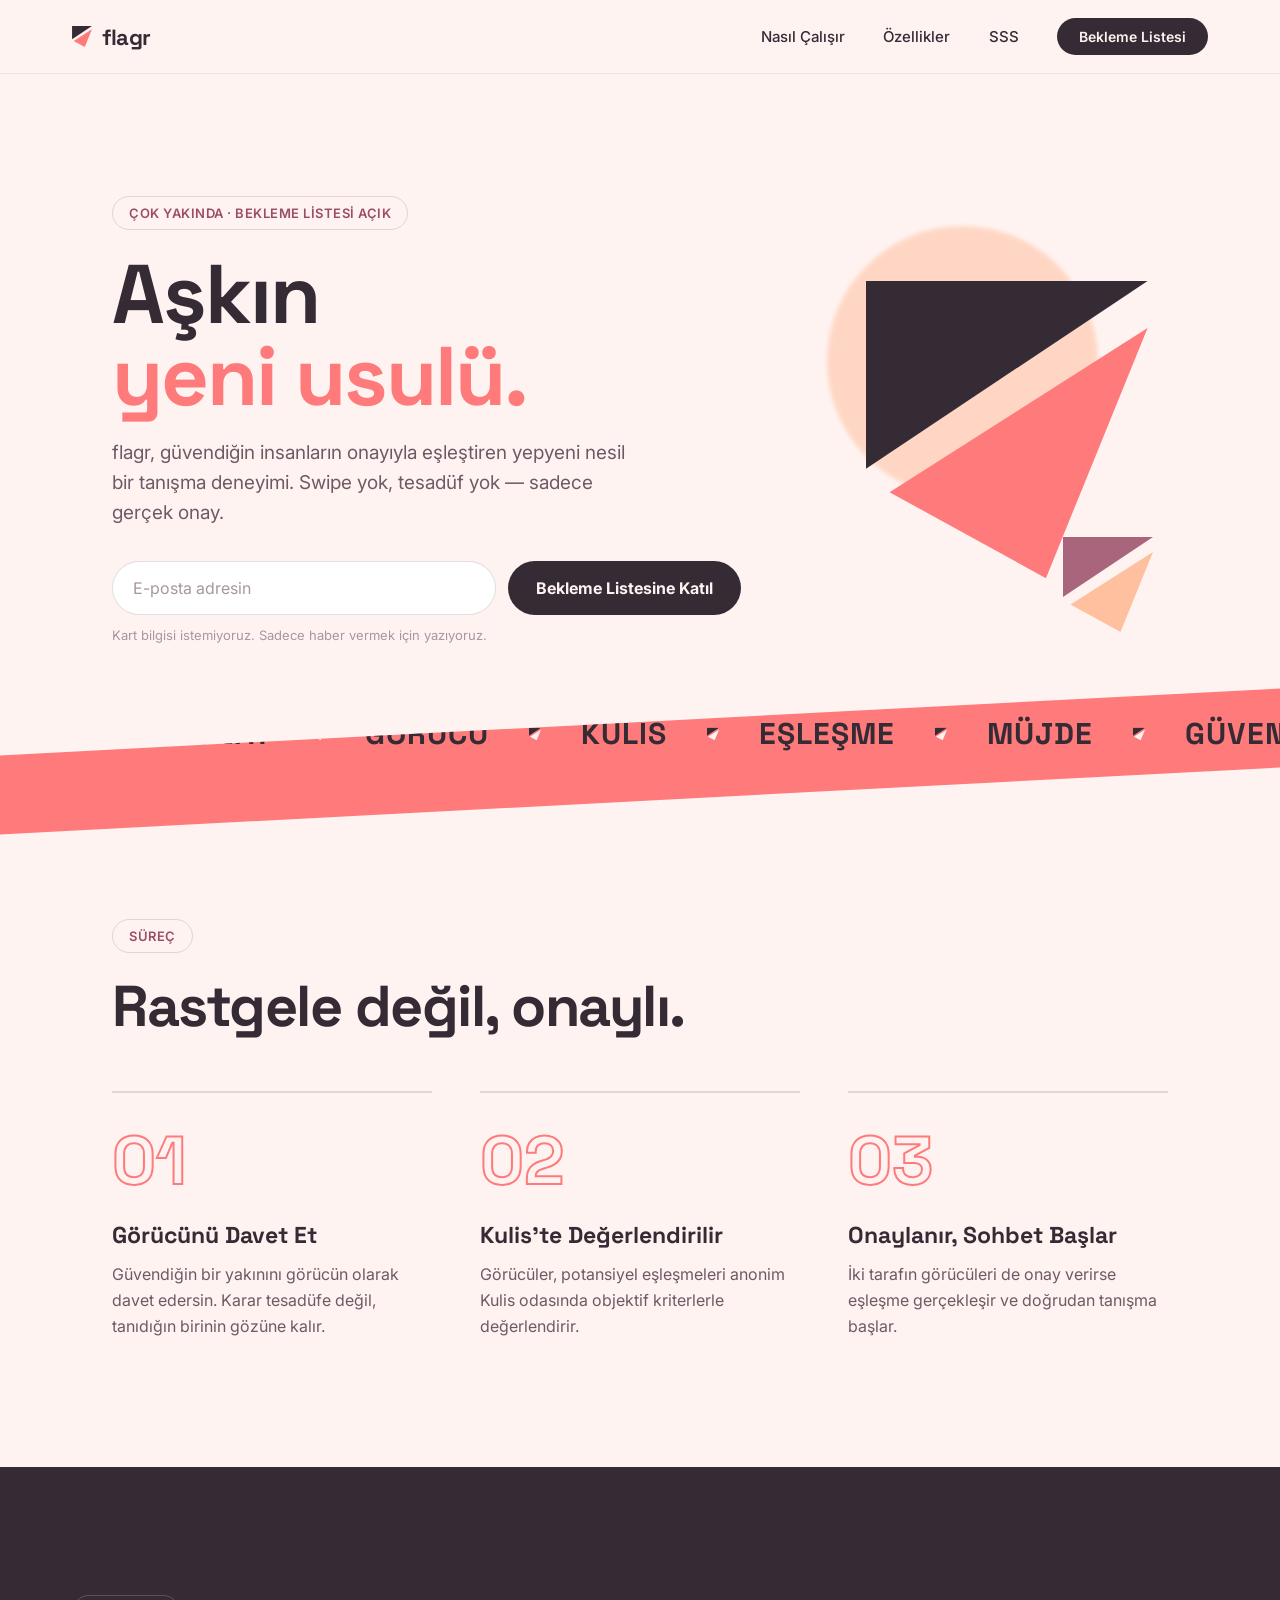
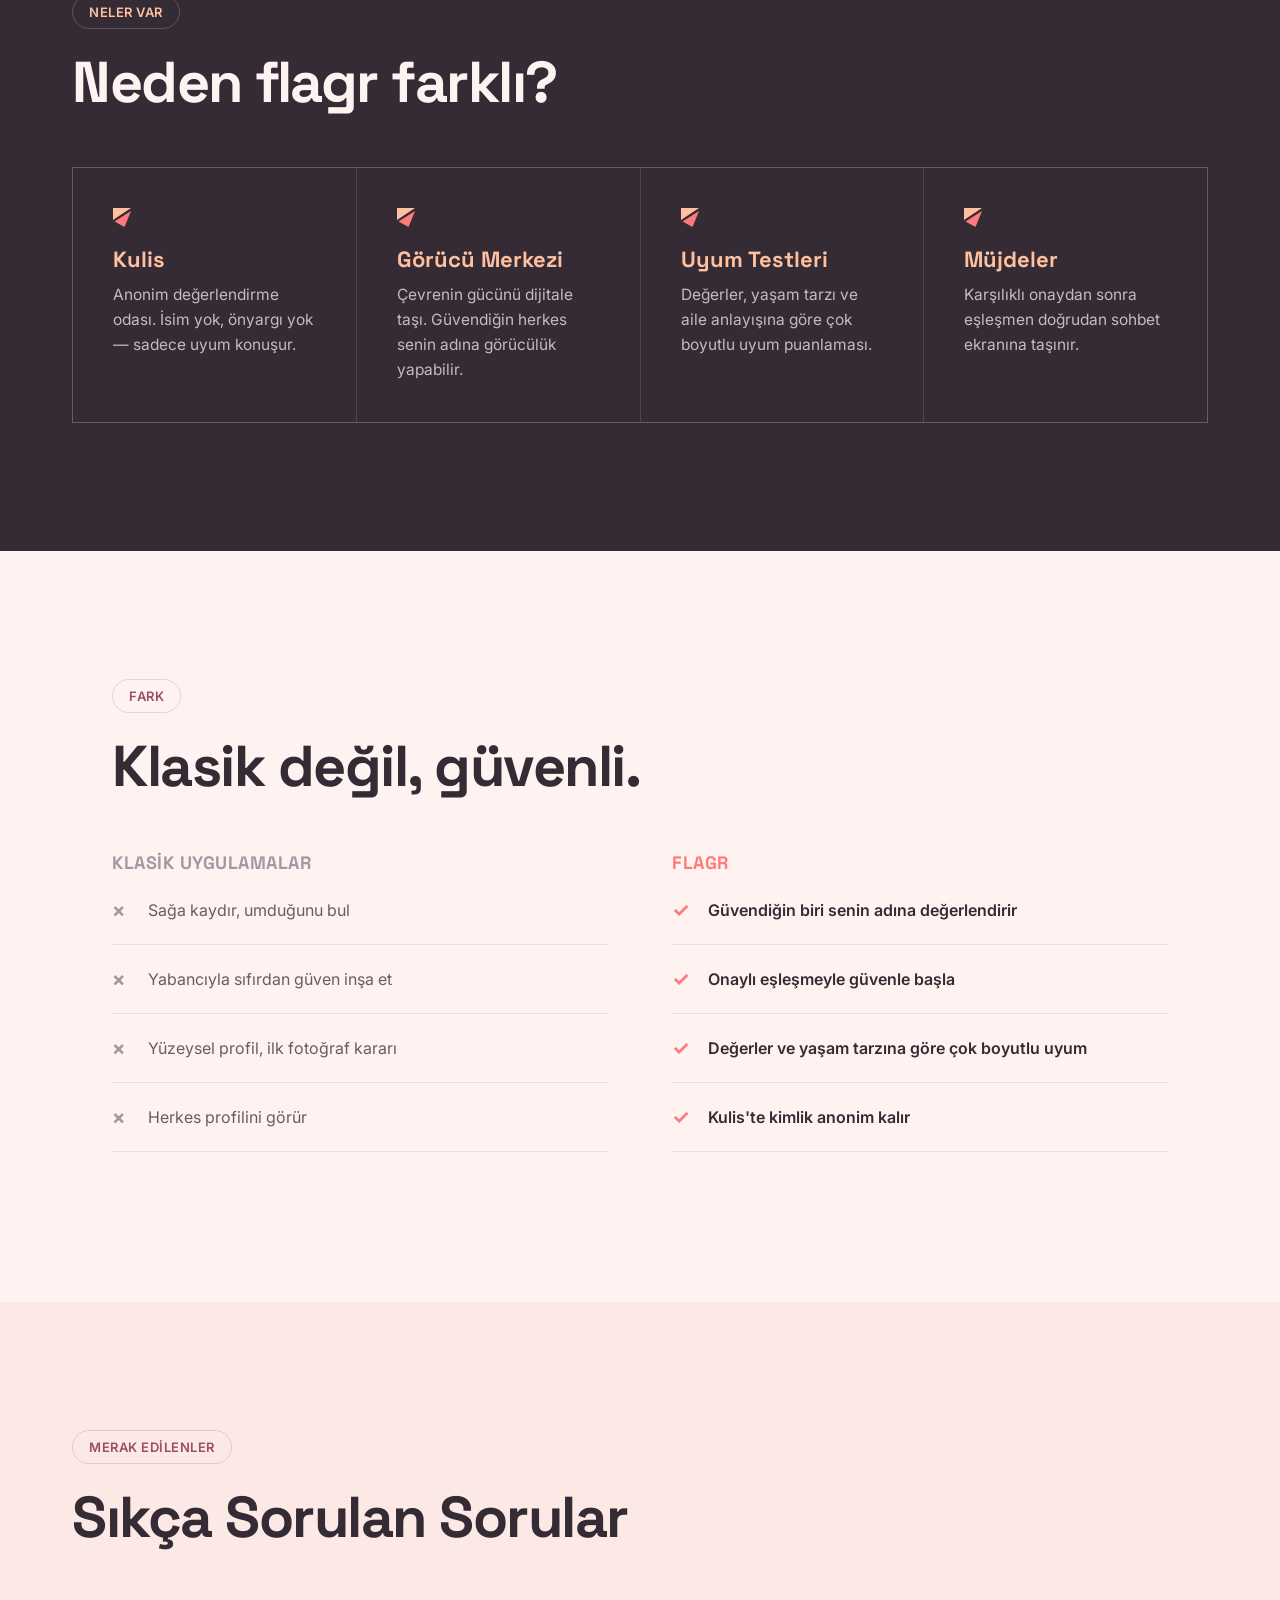
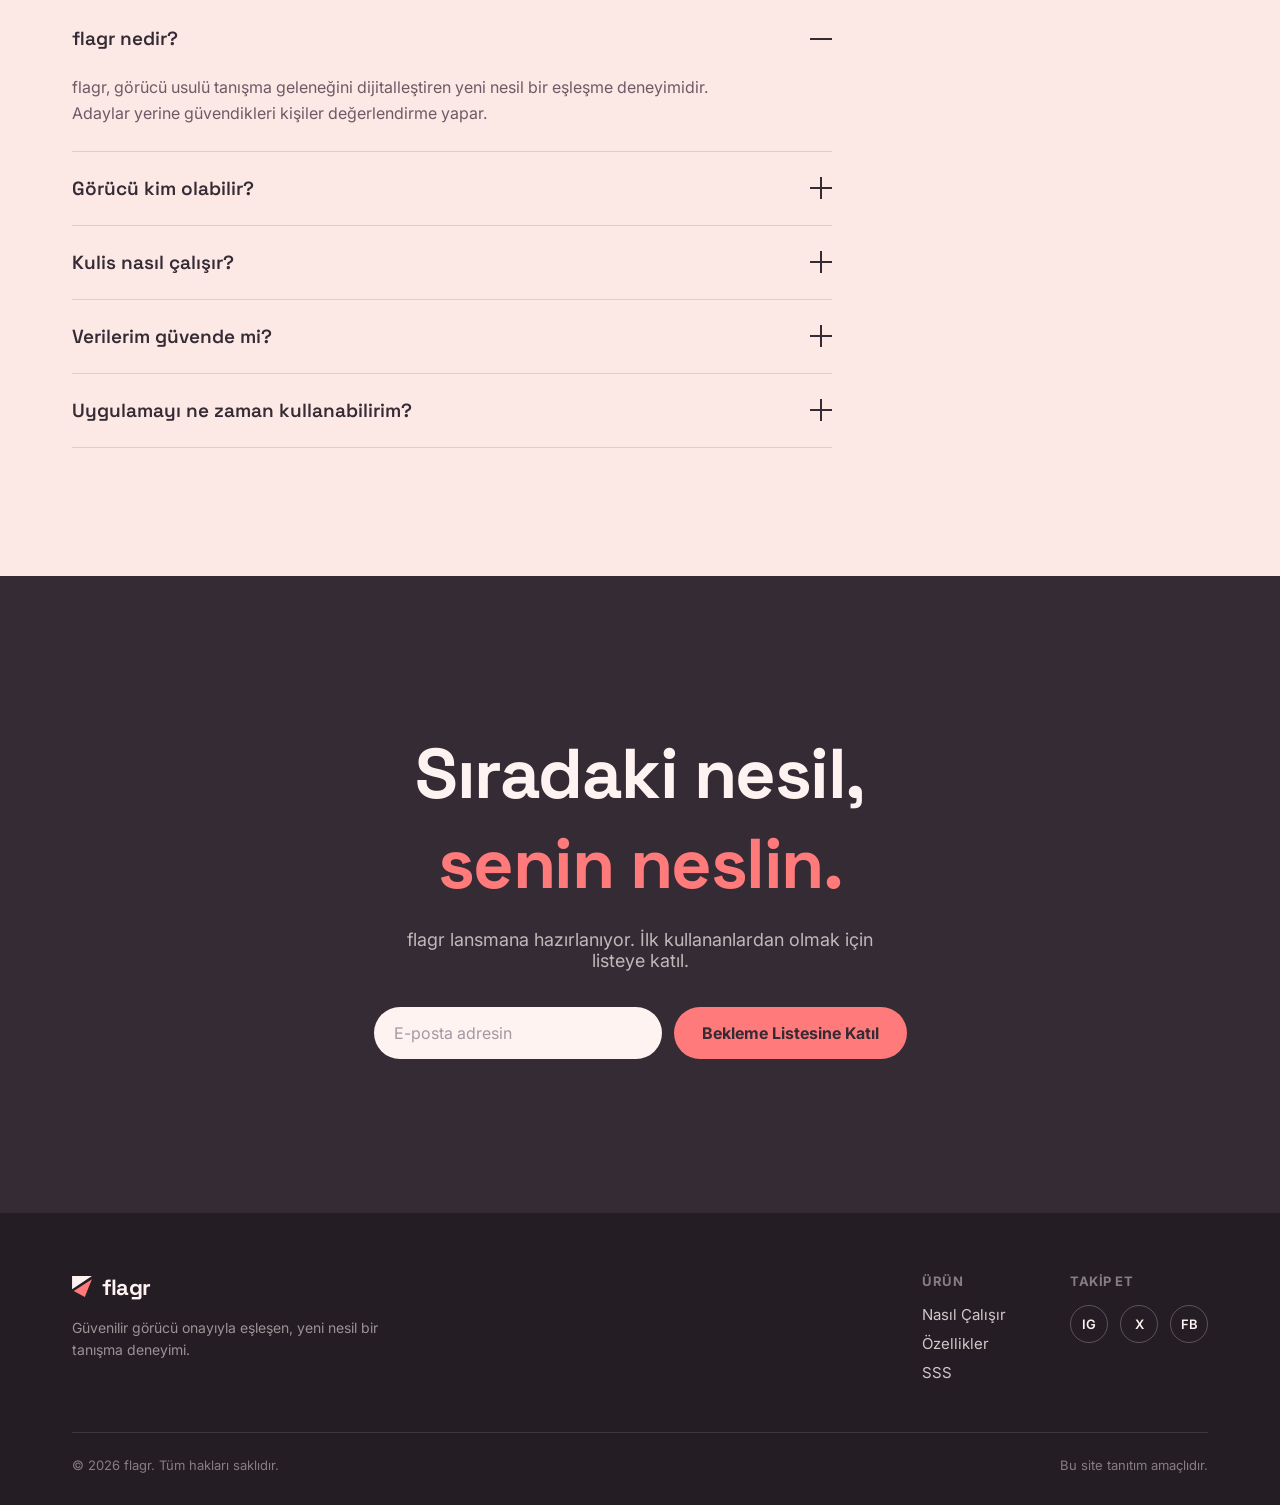
==== index.html @ d9c9cf22 "flagr tanıtım sitesi — statik site + Cloudflare Pages Function (bekleme listesi) - Temiz statik site" ====
<!DOCTYPE html>
<html lang="tr">
<head>
  <meta charset="utf-8" />
  <meta name="viewport" content="width=device-width, initial-scale=1" />

  <!-- Primary meta -->
  <title>flagr — Aşkın yeni usulü</title>
  <meta name="description" content="flagr, güvendiğin insanların onayıyla eşleştiren yeni nesil bir tanışma deneyimi. Swipe yok, tesadüf yok — sadece gerçek onay. Bekleme listesi açık." />
  <meta name="theme-color" content="#FFF3F1" />
  <link rel="canonical" href="https://flagr.app/" />

  <!-- Open Graph -->
  <meta property="og:type" content="website" />
  <meta property="og:title" content="flagr — Aşkın yeni usulü" />
  <meta property="og:description" content="Güvendiğin insanların onayıyla eşleşen yeni nesil tanışma deneyimi. Bekleme listesine katıl." />
  <meta property="og:locale" content="tr_TR" />
  <meta property="og:url" content="https://flagr.app/" />

  <!-- Twitter -->
  <meta name="twitter:card" content="summary_large_image" />
  <meta name="twitter:title" content="flagr — Aşkın yeni usulü" />
  <meta name="twitter:description" content="Güvendiğin insanların onayıyla eşleşen yeni nesil tanışma deneyimi." />

  <!-- Icons -->
  <link rel="icon" href="favicon.svg" type="image/svg+xml" />
  <link rel="manifest" href="site.webmanifest" />

  <!-- Fonts -->
  <link rel="preconnect" href="https://fonts.googleapis.com" />
  <link rel="preconnect" href="https://fonts.gstatic.com" crossorigin />
  <link href="https://fonts.googleapis.com/css2?family=Space+Grotesk:wght@500;600;700&family=Inter:wght@400;500;600;700;800&display=swap" rel="stylesheet" />

  <!-- Styles -->
  <link rel="stylesheet" href="assets/css/styles.css" />
</head>

<body>
  <!-- ============================ NAV ============================ -->
  <nav class="nav">
    <a class="brand" href="#hero" aria-label="flagr ana sayfa">
      <svg class="brand__mark" width="20" height="21" viewBox="0 0 31.24 32.97" aria-hidden="true">
        <polygon points="0,0 31.24,0 0,20.82" fill="#352B35"></polygon>
        <polygon points="2.61,23.43 31.24,5.21 19.96,32.97" fill="#FF7A7A"></polygon>
      </svg>
      <span class="brand__name">flagr</span>
    </a>
    <div class="nav__links">
      <a class="nav__link nav__link--desktop" href="#nasil-calisir">Nasıl Çalışır</a>
      <a class="nav__link" href="#ozellikler">Özellikler</a>
      <a class="nav__link" href="#sss">SSS</a>
      <a class="nav__cta" href="#waitlist">Bekleme Listesi</a>
    </div>
  </nav>

  <main>
    <!-- ============================ HERO ============================ -->
    <section id="hero" class="hero">
      <div class="hero__content">
        <div class="badge">ÇOK YAKINDA · BEKLEME LİSTESİ AÇIK</div>
        <h1 class="hero__title">Aşkın<br /><span class="accent">yeni usulü.</span></h1>
        <p class="hero__lead">flagr, güvendiğin insanların onayıyla eşleştiren yepyeni nesil bir tanışma deneyimi. Swipe yok, tesadüf yok — sadece gerçek onay.</p>

        <form id="waitlist" class="waitlist" data-waitlist novalidate>
          <label class="sr-only" for="waitlist-email">E-posta adresin</label>
          <input class="waitlist__input" id="waitlist-email" type="email" name="email" required placeholder="E-posta adresin" autocomplete="email" />
          <!-- honeypot: botlar doldurur, gerçek kullanıcı görmez -->
          <input class="hp" type="text" name="company" tabindex="-1" autocomplete="off" aria-hidden="true" />
          <button class="btn btn--dark" type="submit">Bekleme Listesine Katıl</button>
        </form>
        <p class="waitlist__success" data-waitlist-success hidden>Seni listeye ekledik. Lansmanı ilk senin haberin olacak.</p>
        <p class="waitlist__error" data-waitlist-error hidden>Bir şeyler ters gitti. Lütfen birazdan tekrar dener misin?</p>
        <p class="waitlist__note">Kart bilgisi istemiyoruz. Sadece haber vermek için yazıyoruz.</p>
      </div>

      <div class="hero__art" aria-hidden="true">
        <div class="hero__blob"></div>
        <svg class="hero__flag hero__flag--big" viewBox="0 0 31.24 32.97">
          <polygon points="0,0 31.24,0 0,20.82" fill="#352B35"></polygon>
          <polygon points="2.61,23.43 31.24,5.21 19.96,32.97" fill="#FF7A7A"></polygon>
        </svg>
        <svg class="hero__flag hero__flag--small" viewBox="0 0 31.24 32.97">
          <polygon points="0,0 31.24,0 0,20.82" fill="#9B4D68" opacity="0.85"></polygon>
          <polygon points="2.61,23.43 31.24,5.21 19.96,32.97" fill="#FFC09F"></polygon>
        </svg>
      </div>
    </section>

    <!-- ============================ MARQUEE ============================ -->
    <div class="marquee" aria-hidden="true">
      <div class="marquee__track">
        <!-- words duplicated for a seamless -50% loop -->
        <span class="marquee__item">GÜVEN <svg viewBox="0 0 31.24 32.97"><polygon points="0,0 31.24,0 0,20.82" fill="#352B35"></polygon><polygon points="2.61,23.43 31.24,5.21 19.96,32.97" fill="#FFF3F1"></polygon></svg></span>
        <span class="marquee__item">ONAY <svg viewBox="0 0 31.24 32.97"><polygon points="0,0 31.24,0 0,20.82" fill="#352B35"></polygon><polygon points="2.61,23.43 31.24,5.21 19.96,32.97" fill="#FFF3F1"></polygon></svg></span>
        <span class="marquee__item">GÖRÜCÜ <svg viewBox="0 0 31.24 32.97"><polygon points="0,0 31.24,0 0,20.82" fill="#352B35"></polygon><polygon points="2.61,23.43 31.24,5.21 19.96,32.97" fill="#FFF3F1"></polygon></svg></span>
        <span class="marquee__item">KULİS <svg viewBox="0 0 31.24 32.97"><polygon points="0,0 31.24,0 0,20.82" fill="#352B35"></polygon><polygon points="2.61,23.43 31.24,5.21 19.96,32.97" fill="#FFF3F1"></polygon></svg></span>
        <span class="marquee__item">EŞLEŞME <svg viewBox="0 0 31.24 32.97"><polygon points="0,0 31.24,0 0,20.82" fill="#352B35"></polygon><polygon points="2.61,23.43 31.24,5.21 19.96,32.97" fill="#FFF3F1"></polygon></svg></span>
        <span class="marquee__item">MÜJDE <svg viewBox="0 0 31.24 32.97"><polygon points="0,0 31.24,0 0,20.82" fill="#352B35"></polygon><polygon points="2.61,23.43 31.24,5.21 19.96,32.97" fill="#FFF3F1"></polygon></svg></span>
        <span class="marquee__item" aria-hidden="true">GÜVEN <svg viewBox="0 0 31.24 32.97"><polygon points="0,0 31.24,0 0,20.82" fill="#352B35"></polygon><polygon points="2.61,23.43 31.24,5.21 19.96,32.97" fill="#FFF3F1"></polygon></svg></span>
        <span class="marquee__item" aria-hidden="true">ONAY <svg viewBox="0 0 31.24 32.97"><polygon points="0,0 31.24,0 0,20.82" fill="#352B35"></polygon><polygon points="2.61,23.43 31.24,5.21 19.96,32.97" fill="#FFF3F1"></polygon></svg></span>
        <span class="marquee__item" aria-hidden="true">GÖRÜCÜ <svg viewBox="0 0 31.24 32.97"><polygon points="0,0 31.24,0 0,20.82" fill="#352B35"></polygon><polygon points="2.61,23.43 31.24,5.21 19.96,32.97" fill="#FFF3F1"></polygon></svg></span>
        <span class="marquee__item" aria-hidden="true">KULİS <svg viewBox="0 0 31.24 32.97"><polygon points="0,0 31.24,0 0,20.82" fill="#352B35"></polygon><polygon points="2.61,23.43 31.24,5.21 19.96,32.97" fill="#FFF3F1"></polygon></svg></span>
        <span class="marquee__item" aria-hidden="true">EŞLEŞME <svg viewBox="0 0 31.24 32.97"><polygon points="0,0 31.24,0 0,20.82" fill="#352B35"></polygon><polygon points="2.61,23.43 31.24,5.21 19.96,32.97" fill="#FFF3F1"></polygon></svg></span>
        <span class="marquee__item" aria-hidden="true">MÜJDE <svg viewBox="0 0 31.24 32.97"><polygon points="0,0 31.24,0 0,20.82" fill="#352B35"></polygon><polygon points="2.61,23.43 31.24,5.21 19.96,32.97" fill="#FFF3F1"></polygon></svg></span>
      </div>
    </div>

    <!-- ============================ NASIL ÇALIŞIR ============================ -->
    <section id="nasil-calisir" class="section">
      <div class="badge">SÜREÇ</div>
      <h2 class="section__title">Rastgele değil, onaylı.</h2>
      <div class="steps">
        <article class="step">
          <span class="step__num">01</span>
          <h3 class="step__title">Görücünü Davet Et</h3>
          <p class="step__desc">Güvendiğin bir yakınını görücün olarak davet edersin. Karar tesadüfe değil, tanıdığın birinin gözüne kalır.</p>
        </article>
        <article class="step">
          <span class="step__num">02</span>
          <h3 class="step__title">Kulis'te Değerlendirilir</h3>
          <p class="step__desc">Görücüler, potansiyel eşleşmeleri anonim Kulis odasında objektif kriterlerle değerlendirir.</p>
        </article>
        <article class="step">
          <span class="step__num">03</span>
          <h3 class="step__title">Onaylanır, Sohbet Başlar</h3>
          <p class="step__desc">İki tarafın görücüleri de onay verirse eşleşme gerçekleşir ve doğrudan tanışma başlar.</p>
        </article>
      </div>
    </section>

    <!-- ============================ ÖZELLİKLER ============================ -->
    <section id="ozellikler" class="section section--dark">
      <div class="badge badge--onDark">NELER VAR</div>
      <h2 class="section__title section__title--light">Neden flagr farklı?</h2>
      <div class="features">
        <article class="feature">
          <svg class="feature__mark" width="18" height="19" viewBox="0 0 31.24 32.97" aria-hidden="true"><polygon points="0,0 31.24,0 0,20.82" fill="#FFC09F"></polygon><polygon points="2.61,23.43 31.24,5.21 19.96,32.97" fill="#FF7A7A"></polygon></svg>
          <h3 class="feature__title">Kulis</h3>
          <p class="feature__desc">Anonim değerlendirme odası. İsim yok, önyargı yok — sadece uyum konuşur.</p>
        </article>
        <article class="feature">
          <svg class="feature__mark" width="18" height="19" viewBox="0 0 31.24 32.97" aria-hidden="true"><polygon points="0,0 31.24,0 0,20.82" fill="#FFC09F"></polygon><polygon points="2.61,23.43 31.24,5.21 19.96,32.97" fill="#FF7A7A"></polygon></svg>
          <h3 class="feature__title">Görücü Merkezi</h3>
          <p class="feature__desc">Çevrenin gücünü dijitale taşı. Güvendiğin herkes senin adına görücülük yapabilir.</p>
        </article>
        <article class="feature">
          <svg class="feature__mark" width="18" height="19" viewBox="0 0 31.24 32.97" aria-hidden="true"><polygon points="0,0 31.24,0 0,20.82" fill="#FFC09F"></polygon><polygon points="2.61,23.43 31.24,5.21 19.96,32.97" fill="#FF7A7A"></polygon></svg>
          <h3 class="feature__title">Uyum Testleri</h3>
          <p class="feature__desc">Değerler, yaşam tarzı ve aile anlayışına göre çok boyutlu uyum puanlaması.</p>
        </article>
        <article class="feature">
          <svg class="feature__mark" width="18" height="19" viewBox="0 0 31.24 32.97" aria-hidden="true"><polygon points="0,0 31.24,0 0,20.82" fill="#FFC09F"></polygon><polygon points="2.61,23.43 31.24,5.21 19.96,32.97" fill="#FF7A7A"></polygon></svg>
          <h3 class="feature__title">Müjdeler</h3>
          <p class="feature__desc">Karşılıklı onaydan sonra eşleşmen doğrudan sohbet ekranına taşınır.</p>
        </article>
      </div>
    </section>

    <!-- ============================ FARK / KARŞILAŞTIRMA ============================ -->
    <section class="section">
      <div class="badge">FARK</div>
      <h2 class="section__title">Klasik değil, güvenli.</h2>
      <div class="compare">
        <div class="compare__col">
          <h3 class="compare__head compare__head--old">Klasik Uygulamalar</h3>
          <div class="compare__row"><span class="compare__mark compare__mark--old">×</span><p class="compare__text compare__text--old">Sağa kaydır, umduğunu bul</p></div>
          <div class="compare__row"><span class="compare__mark compare__mark--old">×</span><p class="compare__text compare__text--old">Yabancıyla sıfırdan güven inşa et</p></div>
          <div class="compare__row"><span class="compare__mark compare__mark--old">×</span><p class="compare__text compare__text--old">Yüzeysel profil, ilk fotoğraf kararı</p></div>
          <div class="compare__row"><span class="compare__mark compare__mark--old">×</span><p class="compare__text compare__text--old">Herkes profilini görür</p></div>
        </div>
        <div class="compare__col">
          <h3 class="compare__head compare__head--new">flagr</h3>
          <div class="compare__row"><span class="compare__mark compare__mark--new">✓</span><p class="compare__text compare__text--new">Güvendiğin biri senin adına değerlendirir</p></div>
          <div class="compare__row"><span class="compare__mark compare__mark--new">✓</span><p class="compare__text compare__text--new">Onaylı eşleşmeyle güvenle başla</p></div>
          <div class="compare__row"><span class="compare__mark compare__mark--new">✓</span><p class="compare__text compare__text--new">Değerler ve yaşam tarzına göre çok boyutlu uyum</p></div>
          <div class="compare__row"><span class="compare__mark compare__mark--new">✓</span><p class="compare__text compare__text--new">Kulis'te kimlik anonim kalır</p></div>
        </div>
      </div>
    </section>

    <!-- ============================ SSS ============================ -->
    <section id="sss" class="section section--faq">
      <div class="badge">MERAK EDİLENLER</div>
      <h2 class="section__title">Sıkça Sorulan Sorular</h2>
      <div class="faq" data-faq>
        <div class="faq__item">
          <button class="faq__q" type="button" aria-expanded="true">
            <span>flagr nedir?</span>
            <span class="faq__icon" aria-hidden="true"></span>
          </button>
          <div class="faq__a"><p>flagr, görücü usulü tanışma geleneğini dijitalleştiren yeni nesil bir eşleşme deneyimidir. Adaylar yerine güvendikleri kişiler değerlendirme yapar.</p></div>
        </div>
        <div class="faq__item">
          <button class="faq__q" type="button" aria-expanded="false">
            <span>Görücü kim olabilir?</span>
            <span class="faq__icon" aria-hidden="true"></span>
          </button>
          <div class="faq__a"><p>Güvendiğin herhangi bir arkadaşın, ailenin ya da yakının davet linkiyle görücün olabilir.</p></div>
        </div>
        <div class="faq__item">
          <button class="faq__q" type="button" aria-expanded="false">
            <span>Kulis nasıl çalışır?</span>
            <span class="faq__icon" aria-hidden="true"></span>
          </button>
          <div class="faq__a"><p>Kulis, görücülerin potansiyel eşleşmeleri anonim biçimde değerlendirip oy verdiği odadır. İki taraf da onaylarsa eşleşme gerçekleşir.</p></div>
        </div>
        <div class="faq__item">
          <button class="faq__q" type="button" aria-expanded="false">
            <span>Verilerim güvende mi?</span>
            <span class="faq__icon" aria-hidden="true"></span>
          </button>
          <div class="faq__a"><p>Kulis içindeki tüm bilgiler anonimleştirilir; kimlik bilgisi yalnızca karşılıklı onaydan sonra paylaşılır.</p></div>
        </div>
        <div class="faq__item">
          <button class="faq__q" type="button" aria-expanded="false">
            <span>Uygulamayı ne zaman kullanabilirim?</span>
            <span class="faq__icon" aria-hidden="true"></span>
          </button>
          <div class="faq__a"><p>flagr şu anda bekleme listesi aşamasında. Listeye katıl, lansmanı ilk öğrenenlerden ol.</p></div>
        </div>
      </div>
    </section>

    <!-- ============================ SON CTA ============================ -->
    <section class="cta">
      <h2 class="cta__title">Sıradaki nesil,<br /><span class="accent">senin neslin.</span></h2>
      <p class="cta__lead">flagr lansmana hazırlanıyor. İlk kullananlardan olmak için listeye katıl.</p>
      <form class="waitlist waitlist--center" data-waitlist novalidate>
        <label class="sr-only" for="cta-email">E-posta adresin</label>
        <input class="waitlist__input waitlist__input--light" id="cta-email" type="email" name="email" required placeholder="E-posta adresin" autocomplete="email" />
        <!-- honeypot: botlar doldurur, gerçek kullanıcı görmez -->
        <input class="hp" type="text" name="company" tabindex="-1" autocomplete="off" aria-hidden="true" />
        <button class="btn btn--coral" type="submit">Bekleme Listesine Katıl</button>
      </form>
      <p class="waitlist__success waitlist__success--onDark" data-waitlist-success hidden>Seni listeye ekledik. Lansmanı ilk senin haberin olacak.</p>
      <p class="waitlist__error waitlist__error--onDark" data-waitlist-error hidden>Bir şeyler ters gitti. Lütfen birazdan tekrar dener misin?</p>
    </section>
  </main>

  <!-- ============================ FOOTER ============================ -->
  <footer class="footer">
    <div class="footer__top">
      <div class="footer__brand">
        <div class="brand">
          <svg class="brand__mark" width="20" height="21" viewBox="0 0 31.24 32.97" aria-hidden="true"><polygon points="0,0 31.24,0 0,20.82" fill="#FFF3F1"></polygon><polygon points="2.61,23.43 31.24,5.21 19.96,32.97" fill="#FF7A7A"></polygon></svg>
          <span class="brand__name brand__name--light">flagr</span>
        </div>
        <p class="footer__desc">Güvenilir görücü onayıyla eşleşen, yeni nesil bir tanışma deneyimi.</p>
      </div>
      <div class="footer__cols">
        <div class="footer__col">
          <h4 class="footer__heading">Ürün</h4>
          <a class="footer__link" href="#nasil-calisir">Nasıl Çalışır</a>
          <a class="footer__link" href="#ozellikler">Özellikler</a>
          <a class="footer__link" href="#sss">SSS</a>
        </div>
        <div class="footer__col">
          <h4 class="footer__heading">Takip Et</h4>
          <div class="footer__social">
            <a class="footer__social-link" href="https://www.instagram.com/flagrapp/" target="_blank" rel="noopener noreferrer" aria-label="Instagram">IG</a>
            <a class="footer__social-link" href="https://x.com/flagrtr" target="_blank" rel="noopener noreferrer" aria-label="X (Twitter)">X</a>
            <a class="footer__social-link" href="https://www.facebook.com/profile.php?id=61592181640658" target="_blank" rel="noopener noreferrer" aria-label="Facebook">FB</a>
          </div>
        </div>
      </div>
    </div>
    <div class="footer__bottom">
      <span>© <span data-year>2026</span> flagr. Tüm hakları saklıdır.</span>
      <span>Bu site tanıtım amaçlıdır.</span>
    </div>
  </footer>

  <script src="assets/js/main.js" defer></script>
</body>
</html>
---- assets/css/styles.css ----
/* =========================================================
   flagr — Tanıtım Sitesi
   Design tokens → base → components → responsive
   ========================================================= */

/* ---------- Design tokens ---------- */
:root {
  --cream:        #FFF3F1;
  --cream-alt:    #FCE9E5;
  --ink:          #352B35;
  --ink-deep:     #241D24;
  --coral:        #FF7A7A;
  --peach:        #FFC09F;
  --plum:         #9B4D68;
  --muted:        #6E5A66;
  --muted-soft:   #A896A2;
  --success:      #2BB673;

  --font-head: 'Space Grotesk', sans-serif;
  --font-body: 'Inter', sans-serif;

  --radius-pill: 999px;
  --section-x: clamp(24px, 6vw, 72px);
  --section-y: clamp(90px, 10vw, 140px);
  --maxw: 1200px;
}

/* ---------- Reset / base ---------- */
*, *::before, *::after { box-sizing: border-box; }

html { scroll-behavior: smooth; }

body {
  margin: 0;
  font-family: var(--font-body);
  background: var(--cream);
  color: var(--ink);
  overflow-x: hidden;
  position: relative;
  -webkit-font-smoothing: antialiased;
}

img, svg { display: block; max-width: 100%; }

a { color: var(--coral); text-decoration: none; }
a:hover { color: var(--plum); }

::selection { background: var(--coral); color: var(--ink); }
input::placeholder { color: var(--muted-soft); }

.sr-only {
  position: absolute; width: 1px; height: 1px;
  padding: 0; margin: -1px; overflow: hidden;
  clip: rect(0, 0, 0, 0); white-space: nowrap; border: 0;
}

.accent { color: var(--coral); }

/* ---------- Shared badge ---------- */
.badge {
  display: inline-block;
  padding: 8px 16px;
  border-radius: var(--radius-pill);
  border: 1px solid rgba(53, 43, 53, 0.15);
  font-size: 13px;
  font-weight: 600;
  letter-spacing: 0.5px;
  color: var(--plum);
}
.badge--onDark {
  border-color: rgba(255, 243, 241, 0.2);
  color: var(--peach);
}

/* ---------- Buttons ---------- */
.btn {
  border: none;
  cursor: pointer;
  border-radius: var(--radius-pill);
  font-family: var(--font-body);
  font-weight: 700;
  font-size: 16px;
  padding: 16px 28px;
  transition: background 0.2s ease, color 0.2s ease;
}
.btn--dark  { background: var(--ink); color: var(--cream); }
.btn--dark:hover  { background: var(--coral); color: var(--ink); }
.btn--coral { background: var(--coral); color: var(--ink); }
.btn--coral:hover { background: var(--peach); }

/* ---------- Nav ---------- */
.nav {
  position: sticky;
  top: 0;
  z-index: 50;
  display: flex;
  justify-content: space-between;
  align-items: center;
  padding: 18px var(--section-x);
  background: rgba(255, 243, 241, 0.86);
  backdrop-filter: blur(14px);
  -webkit-backdrop-filter: blur(14px);
  border-bottom: 1px solid rgba(53, 43, 53, 0.08);
}
.brand { display: flex; align-items: center; gap: 10px; }
.brand__name {
  font-family: var(--font-head);
  font-weight: 700;
  font-size: 22px;
  letter-spacing: -0.5px;
  color: var(--ink);
}
.brand__name--light { color: var(--cream); }

.nav__links { display: flex; align-items: center; gap: clamp(16px, 3vw, 40px); }
.nav__link {
  color: var(--ink);
  font-weight: 500;
  font-size: 15px;
}
.nav__link:hover { color: var(--coral); }
.nav__link--desktop { display: none; }
.nav__cta {
  background: var(--ink);
  color: var(--cream);
  padding: 10px 22px;
  border-radius: var(--radius-pill);
  font-weight: 600;
  font-size: 14px;
  transition: background 0.2s ease, color 0.2s ease;
}
.nav__cta:hover { background: var(--coral); color: var(--ink); }

/* ---------- Hero ---------- */
.hero {
  position: relative;
  padding: clamp(56px, 9vw, 120px) var(--section-x) clamp(80px, 8vw, 110px);
  display: grid;
  grid-template-columns: 1.3fr 0.8fr;
  gap: 40px;
  align-items: center;
  max-width: var(--maxw);
  margin: 0 auto;
}
.hero__title {
  font-family: var(--font-head);
  font-size: clamp(44px, 6.5vw, 100px);
  font-weight: 700;
  line-height: 0.98;
  letter-spacing: -2px;
  margin: 24px 0 20px;
  text-wrap: pretty;
}
.hero__lead {
  font-size: clamp(16px, 1.6vw, 19px);
  color: var(--muted);
  max-width: 520px;
  line-height: 1.6;
  margin: 0;
}

.hero__art {
  position: relative;
  height: clamp(300px, 36vw, 480px);
}
.hero__blob {
  position: absolute;
  top: 8%; left: 12%;
  width: 70%;
  aspect-ratio: 1;
  border-radius: 50%;
  background: var(--peach);
  opacity: 0.55;
  filter: blur(2px);
}
.hero__flag { position: absolute; }
.hero__flag--big {
  top: 20%; left: 22%;
  width: clamp(180px, 22vw, 300px);
  animation: floatSlow 7s ease-in-out infinite;
}
.hero__flag--small {
  bottom: 4%; right: 4%;
  width: 90px;
  animation: floatSlow2 8s ease-in-out infinite;
}

/* ---------- Waitlist form ---------- */
.waitlist {
  display: flex;
  gap: 12px;
  flex-wrap: wrap;
  margin-top: 32px;
  scroll-margin-top: 110px;
}
.waitlist--center { justify-content: center; margin-top: 0; }
.waitlist__input {
  padding: 16px 20px;
  border-radius: var(--radius-pill);
  border: 1px solid rgba(53, 43, 53, 0.15);
  font-size: 16px;
  font-family: var(--font-body);
  min-width: 260px;
  background: #fff;
  flex: 1;
  color: var(--ink);
}
.waitlist__input--light {
  border: none;
  background: var(--cream);
  min-width: 280px;
  flex: 0 1 auto;
}
.waitlist__input:focus-visible {
  outline: 2px solid var(--coral);
  outline-offset: 2px;
}
.waitlist__success {
  margin: 16px 0 0;
  font-weight: 600;
  color: var(--success);
}
.waitlist__success--onDark { color: var(--peach); }
.waitlist__error {
  margin: 16px 0 0;
  font-weight: 600;
  color: var(--coral);
}
.waitlist__error--onDark { color: var(--peach); }
.waitlist__note {
  margin: 12px 0 0;
  font-size: 13px;
  color: var(--muted-soft);
}

/* honeypot — ekranda ve okuyucuda görünmez, DOM'da var */
.hp {
  position: absolute !important;
  left: -9999px !important;
  width: 1px;
  height: 1px;
  opacity: 0;
  pointer-events: none;
}

/* ---------- Marquee ---------- */
.marquee {
  background: var(--coral);
  transform: skewY(-3deg);
  margin: -30px 0 -10px;
  overflow: hidden;
  padding: 20px 0;
  position: relative;
  z-index: 2;
}
.marquee__track {
  display: flex;
  gap: 40px;
  width: max-content;
  transform: skewY(3deg);
  animation: marquee 24s linear infinite;
}
.marquee__item {
  display: flex;
  align-items: center;
  gap: 40px;
  font-family: var(--font-head);
  font-weight: 700;
  font-size: clamp(20px, 2.4vw, 30px);
  letter-spacing: 1px;
  color: var(--ink);
  text-transform: uppercase;
  white-space: nowrap;
}
.marquee__item svg { width: 12px; height: 13px; }

/* ---------- Generic section ---------- */
.section {
  padding: var(--section-y) var(--section-x);
  position: relative;
  z-index: 1;
  max-width: var(--maxw);
  margin: 0 auto;
  scroll-margin-top: 90px;
}
.section--dark {
  background: var(--ink);
  color: var(--cream);
  max-width: none;
  margin: 0;
}
.section--faq {
  background: var(--cream-alt);
  max-width: none;
  margin: 0;
}
/* keep inner content of full-bleed sections constrained */
.section--dark > *, .section--faq > * { max-width: var(--maxw); margin-left: auto; margin-right: auto; }

.section__title {
  font-family: var(--font-head);
  font-size: clamp(34px, 4.5vw, 60px);
  font-weight: 700;
  letter-spacing: -1.5px;
  margin: 16px 0 48px;
  max-width: 700px;
}
.section__title--light { color: var(--cream); }

/* ---------- Steps ---------- */
.steps {
  display: grid;
  grid-template-columns: repeat(auto-fit, minmax(240px, 1fr));
  gap: 48px;
}
.step { border-top: 2px solid rgba(53, 43, 53, 0.15); padding-top: 24px; }
.step__num {
  display: block;
  font-family: var(--font-head);
  font-size: 68px;
  font-weight: 700;
  color: transparent;
  -webkit-text-stroke: 2px var(--coral);
  margin-bottom: 16px;
}
.step__title {
  font-family: var(--font-head);
  font-size: 23px;
  font-weight: 700;
  margin: 0 0 12px;
}
.step__desc { color: var(--muted); line-height: 1.6; font-size: 16px; margin: 0; }

/* ---------- Features ---------- */
.features {
  display: grid;
  grid-template-columns: repeat(auto-fit, minmax(280px, 1fr));
  gap: 1px;
  background: rgba(255, 255, 255, 0.12);
  border: 1px solid rgba(255, 255, 255, 0.12);
}
.feature {
  background: var(--ink);
  padding: 40px;
  transition: background 0.2s ease;
}
.feature:hover { background: rgba(255, 122, 122, 0.1); }
.feature__mark { margin-bottom: 18px; }
.feature__title {
  font-family: var(--font-head);
  color: var(--peach);
  font-size: 22px;
  font-weight: 700;
  margin: 0 0 10px;
}
.feature__desc { color: rgba(255, 243, 241, 0.72); line-height: 1.6; margin: 0; font-size: 15.5px; }

/* ---------- Compare ---------- */
.compare {
  display: grid;
  grid-template-columns: repeat(auto-fit, minmax(300px, 1fr));
  gap: clamp(32px, 5vw, 64px);
}
.compare__head {
  font-family: var(--font-head);
  font-size: 18px;
  font-weight: 700;
  letter-spacing: 0.5px;
  text-transform: uppercase;
  margin: 0 0 24px;
}
.compare__head--old { color: var(--muted-soft); }
.compare__head--new { color: var(--coral); }
.compare__row {
  display: flex;
  gap: 14px;
  align-items: flex-start;
  padding-bottom: 22px;
  margin-bottom: 22px;
  border-bottom: 1px solid rgba(53, 43, 53, 0.1);
}
.compare__mark { font-size: 20px; font-weight: 700; width: 22px; flex-shrink: 0; }
.compare__mark--old { color: var(--muted-soft); }
.compare__mark--new { color: var(--coral); }
.compare__text { margin: 0; font-size: 16px; line-height: 1.5; }
.compare__text--old { color: var(--muted); }
.compare__text--new { color: var(--ink); font-weight: 600; }

/* ---------- FAQ ---------- */
.faq { max-width: 760px; margin-left: 0; }
.faq__item { border-bottom: 1px solid rgba(53, 43, 53, 0.15); }
.faq__q {
  width: 100%;
  display: flex;
  justify-content: space-between;
  align-items: center;
  gap: 20px;
  padding: 24px 0;
  background: none;
  border: none;
  cursor: pointer;
  text-align: left;
  font-family: var(--font-head);
  font-size: 19px;
  font-weight: 600;
  color: var(--ink);
}
/* plus / minus icon */
.faq__icon {
  position: relative;
  width: 22px;
  height: 22px;
  flex-shrink: 0;
}
.faq__icon::before,
.faq__icon::after {
  content: "";
  position: absolute;
  background: var(--ink);
  transition: opacity 0.2s ease;
}
.faq__icon::before { top: 10px; left: 0; width: 22px; height: 2px; }   /* horizontal */
.faq__icon::after  { top: 0; left: 10px; width: 2px; height: 22px; }   /* vertical   */
.faq__q[aria-expanded="true"] .faq__icon::after { opacity: 0; }        /* becomes minus */

.faq__a {
  overflow: hidden;
  max-height: 0;
  transition: max-height 0.3s ease;
}
.faq__a p {
  margin: 0 0 24px;
  color: var(--muted);
  line-height: 1.6;
  font-size: 16px;
  max-width: 640px;
}
.faq__q[aria-expanded="true"] + .faq__a { max-height: 320px; }

/* ---------- Final CTA ---------- */
.cta {
  background: var(--ink);
  color: var(--cream);
  padding: clamp(100px, 12vw, 160px) var(--section-x);
  text-align: center;
}
.cta__title {
  font-family: var(--font-head);
  font-size: clamp(36px, 5.5vw, 72px);
  font-weight: 700;
  letter-spacing: -1.5px;
  margin: 0 0 20px;
  color: var(--cream);
}
.cta__lead {
  color: rgba(255, 243, 241, 0.7);
  font-size: 18px;
  max-width: 480px;
  margin: 0 auto 36px;
}

/* ---------- Footer ---------- */
.footer {
  background: var(--ink-deep);
  color: rgba(255, 243, 241, 0.8);
  padding: 60px var(--section-x) 32px;
}
.footer__top {
  display: flex;
  justify-content: space-between;
  flex-wrap: wrap;
  gap: 40px;
  padding-bottom: 40px;
  max-width: var(--maxw);
  margin: 0 auto;
}
.footer__brand { max-width: 320px; }
.footer__brand .brand { margin-bottom: 16px; }
.footer__desc {
  font-size: 14px;
  line-height: 1.6;
  margin: 0;
  color: rgba(255, 243, 241, 0.55);
}
.footer__cols { display: flex; gap: 64px; flex-wrap: wrap; }
.footer__heading {
  font-size: 13px;
  letter-spacing: 0.5px;
  text-transform: uppercase;
  color: rgba(255, 243, 241, 0.45);
  margin: 0 0 16px;
}
.footer__col { display: flex; flex-direction: column; }
.footer__link {
  color: rgba(255, 243, 241, 0.8);
  font-size: 15px;
  margin-bottom: 10px;
}
.footer__link:hover { color: var(--coral); }
.footer__social { display: flex; gap: 12px; }
.footer__social-link {
  width: 38px; height: 38px;
  border-radius: 50%;
  border: 1px solid rgba(255, 243, 241, 0.25);
  display: flex; align-items: center; justify-content: center;
  font-size: 13px; font-weight: 600;
  color: var(--cream);
  transition: border-color 0.2s ease, color 0.2s ease;
}
.footer__social-link:hover { border-color: var(--coral); color: var(--coral); }
.footer__bottom {
  border-top: 1px solid rgba(255, 243, 241, 0.12);
  padding-top: 24px;
  display: flex;
  justify-content: space-between;
  flex-wrap: wrap;
  gap: 12px;
  max-width: var(--maxw);
  margin: 0 auto;
}
.footer__bottom span { font-size: 13px; color: rgba(255, 243, 241, 0.45); }

/* ---------- Keyframes ---------- */
@keyframes marquee {
  from { transform: translateX(0) skewY(3deg); }
  to   { transform: translateX(-50%) skewY(3deg); }
}
@keyframes floatSlow {
  0%, 100% { transform: translateY(0) rotate(-6deg); }
  50%      { transform: translateY(-20px) rotate(-2deg); }
}
@keyframes floatSlow2 {
  0%, 100% { transform: translateY(0) rotate(14deg); }
  50%      { transform: translateY(14px) rotate(18deg); }
}

/* ---------- Responsive ---------- */
@media (min-width: 900px) {
  .nav__link--desktop { display: inline; }
}
@media (max-width: 860px) {
  .hero {
    grid-template-columns: 1fr;
    gap: 24px;
  }
  .hero__art { height: clamp(240px, 60vw, 360px); order: -1; }
}
@media (max-width: 560px) {
  .waitlist__input { min-width: 100%; }
  .btn { width: 100%; }
  .footer__top { flex-direction: column; gap: 32px; }
}

/* ---------- Reduced motion ---------- */
@media (prefers-reduced-motion: reduce) {
  html { scroll-behavior: auto; }
  .marquee__track,
  .hero__flag--big,
  .hero__flag--small { animation: none; }
  .faq__a { transition: none; }
}
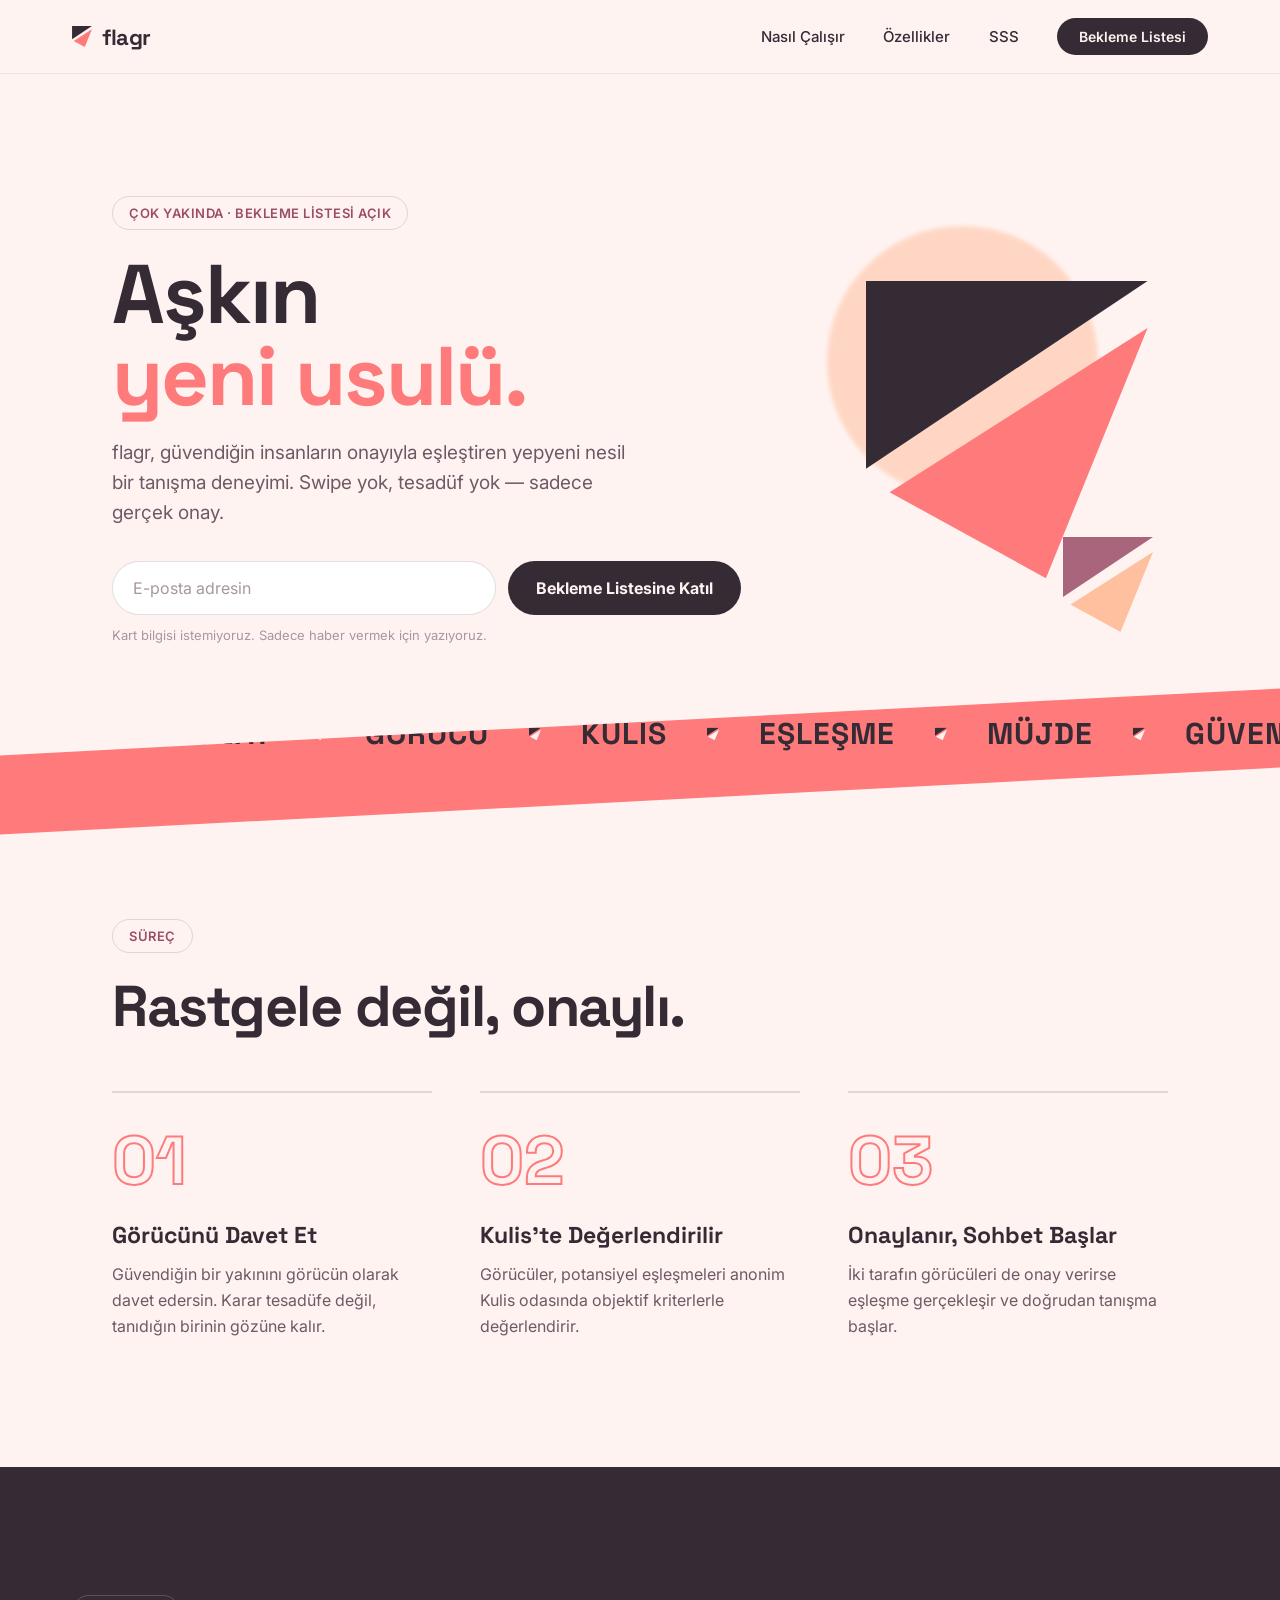
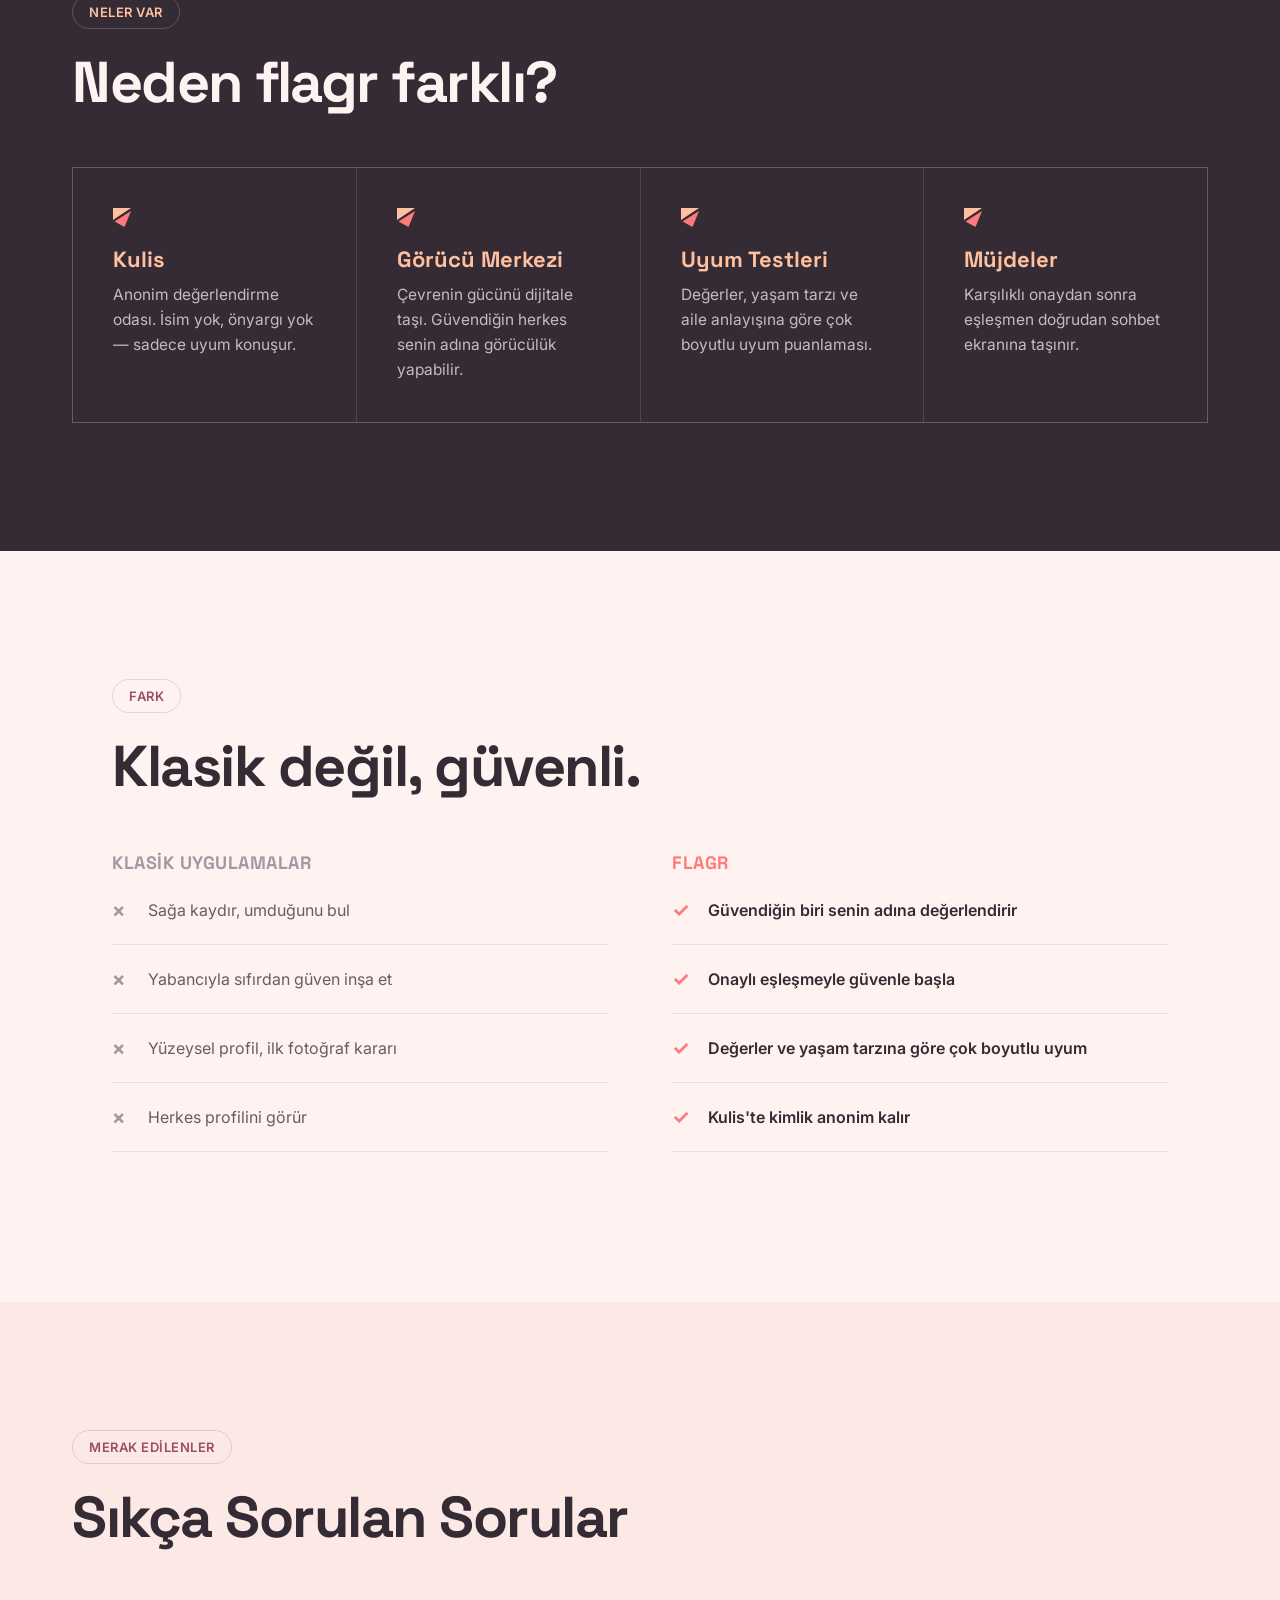
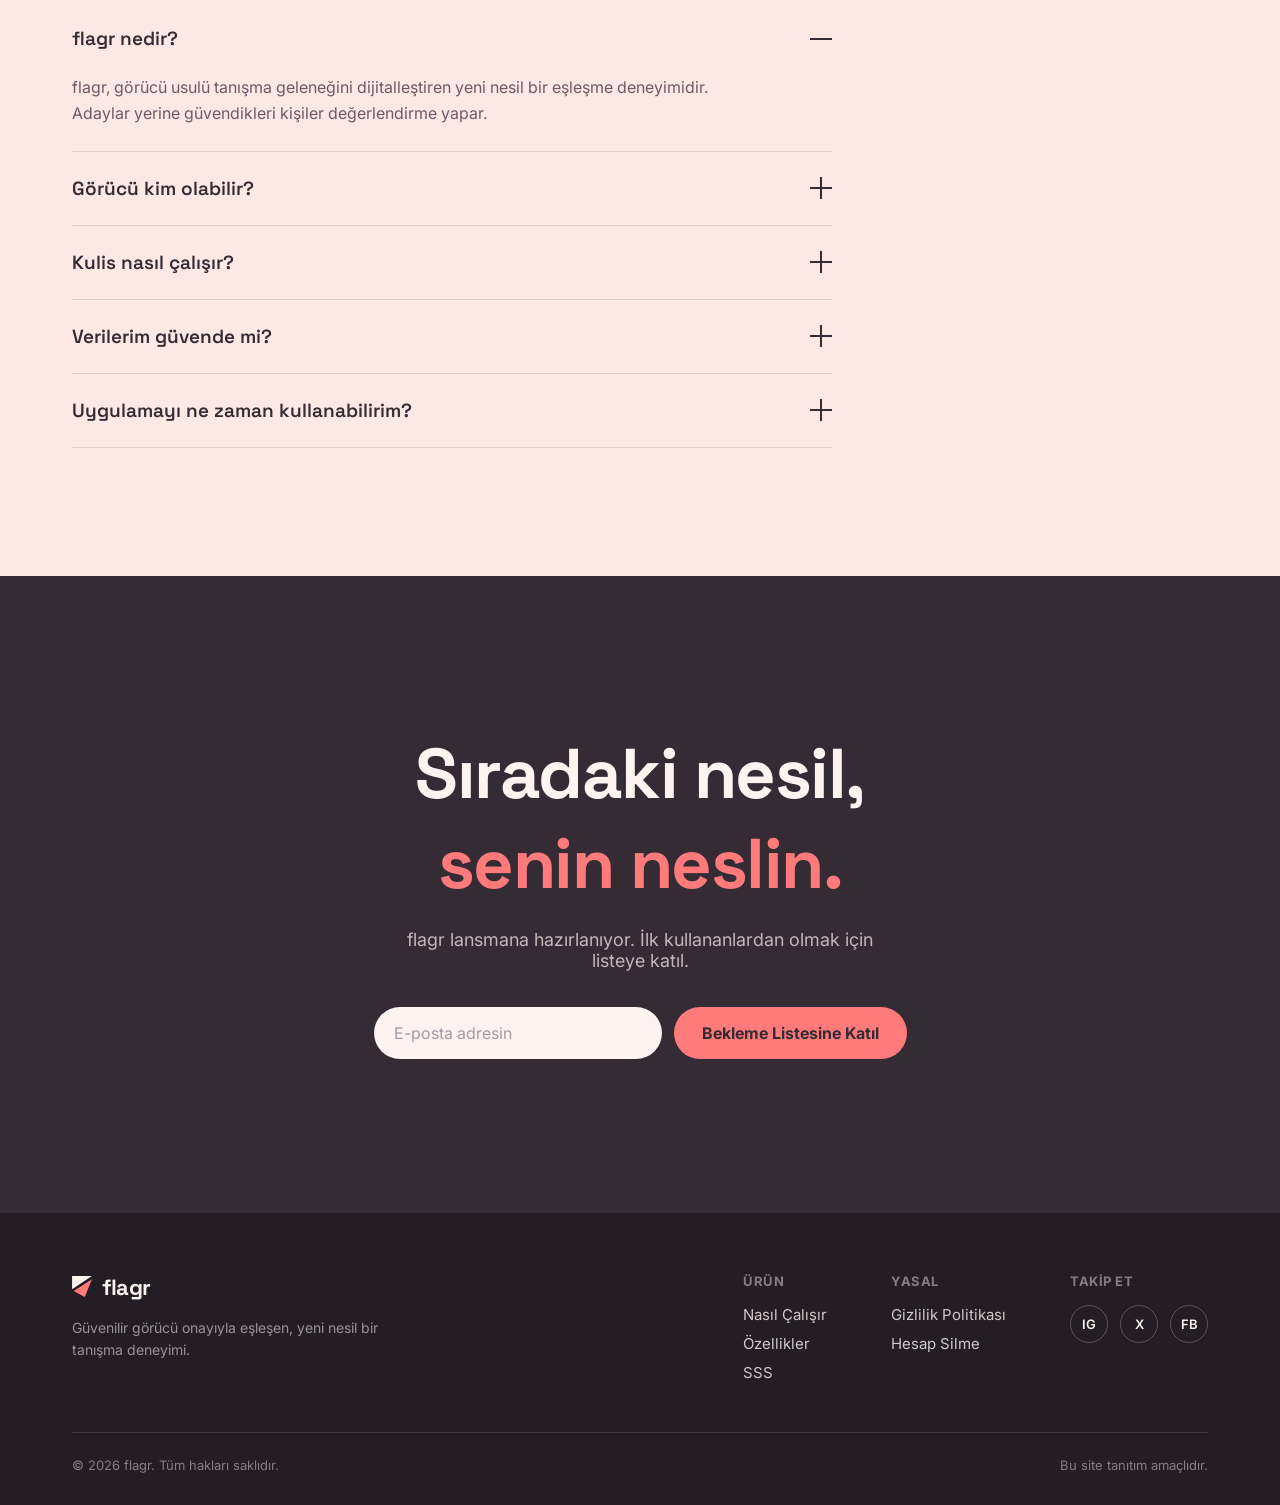
==== commit e6256785: "Gizlilik politikasi ve hesap silme sayfalari + flagr.com.tr alan adi - gizlilik.html: Gizlilik Polit" ====
--- a/index.html
+++ b/index.html
@@ -8,14 +8,14 @@
   <title>flagr — Aşkın yeni usulü</title>
   <meta name="description" content="flagr, güvendiğin insanların onayıyla eşleştiren yeni nesil bir tanışma deneyimi. Swipe yok, tesadüf yok — sadece gerçek onay. Bekleme listesi açık." />
   <meta name="theme-color" content="#FFF3F1" />
-  <link rel="canonical" href="https://flagr.app/" />
+  <link rel="canonical" href="https://flagr.com.tr/" />
 
   <!-- Open Graph -->
   <meta property="og:type" content="website" />
   <meta property="og:title" content="flagr — Aşkın yeni usulü" />
   <meta property="og:description" content="Güvendiğin insanların onayıyla eşleşen yeni nesil tanışma deneyimi. Bekleme listesine katıl." />
   <meta property="og:locale" content="tr_TR" />
-  <meta property="og:url" content="https://flagr.app/" />
+  <meta property="og:url" content="https://flagr.com.tr/" />
 
   <!-- Twitter -->
   <meta name="twitter:card" content="summary_large_image" />
@@ -255,6 +255,11 @@
           <a class="footer__link" href="#sss">SSS</a>
         </div>
         <div class="footer__col">
+          <h4 class="footer__heading">Yasal</h4>
+          <a class="footer__link" href="gizlilik.html">Gizlilik Politikası</a>
+          <a class="footer__link" href="hesap-silme.html">Hesap Silme</a>
+        </div>
+        <div class="footer__col">
           <h4 class="footer__heading">Takip Et</h4>
           <div class="footer__social">
             <a class="footer__social-link" href="https://www.instagram.com/flagrapp/" target="_blank" rel="noopener noreferrer" aria-label="Instagram">IG</a>
--- a/assets/css/styles.css
+++ b/assets/css/styles.css
@@ -559,3 +559,58 @@
   .hero__flag--small { animation: none; }
   .faq__a { transition: none; }
 }
+
+/* ---------- Yasal sayfalar (gizlilik, hesap silme) ---------- */
+.legal {
+  max-width: 760px;
+  margin: 0 auto;
+  padding: clamp(48px, 7vw, 88px) 16px clamp(72px, 9vw, 120px);
+}
+.legal__title {
+  font-family: var(--font-head);
+  font-size: clamp(32px, 5vw, 48px);
+  line-height: 1.1;
+  margin: 20px 0 8px;
+  color: var(--ink);
+}
+.legal__meta { font-size: 14px; color: var(--muted); margin: 0 0 36px; }
+.legal h2 {
+  font-family: var(--font-head);
+  font-size: 21px;
+  margin: 40px 0 12px;
+  color: var(--ink);
+}
+.legal p, .legal li { font-size: 16px; line-height: 1.7; color: var(--muted); }
+.legal li { margin-bottom: 6px; }
+.legal ul, .legal ol { padding-left: 22px; }
+.legal strong { color: var(--ink); }
+.legal a { text-decoration: underline; text-underline-offset: 2px; }
+.legal__toc {
+  background: var(--cream-alt);
+  border-radius: 20px;
+  padding: 20px 24px;
+  margin-bottom: 8px;
+}
+.legal__toc ol { margin: 0; columns: 2; column-gap: 32px; }
+.legal__toc li { font-size: 15px; margin-bottom: 4px; break-inside: avoid; }
+.legal__box {
+  background: #fff;
+  border: 1px solid rgba(53, 43, 53, 0.1);
+  border-radius: 20px;
+  padding: 22px 24px;
+  margin: 20px 0;
+}
+.legal__box h2 { margin-top: 0; }
+.legal table { width: 100%; border-collapse: collapse; margin: 12px 0; font-size: 15px; }
+.legal th, .legal td {
+  text-align: left; vertical-align: top;
+  padding: 10px 12px;
+  border-bottom: 1px solid rgba(53, 43, 53, 0.1);
+  color: var(--muted);
+  line-height: 1.5;
+}
+.legal th { color: var(--ink); font-weight: 600; }
+.table-wrap { overflow-x: auto; }
+@media (max-width: 560px) {
+  .legal__toc ol { columns: 1; }
+}
